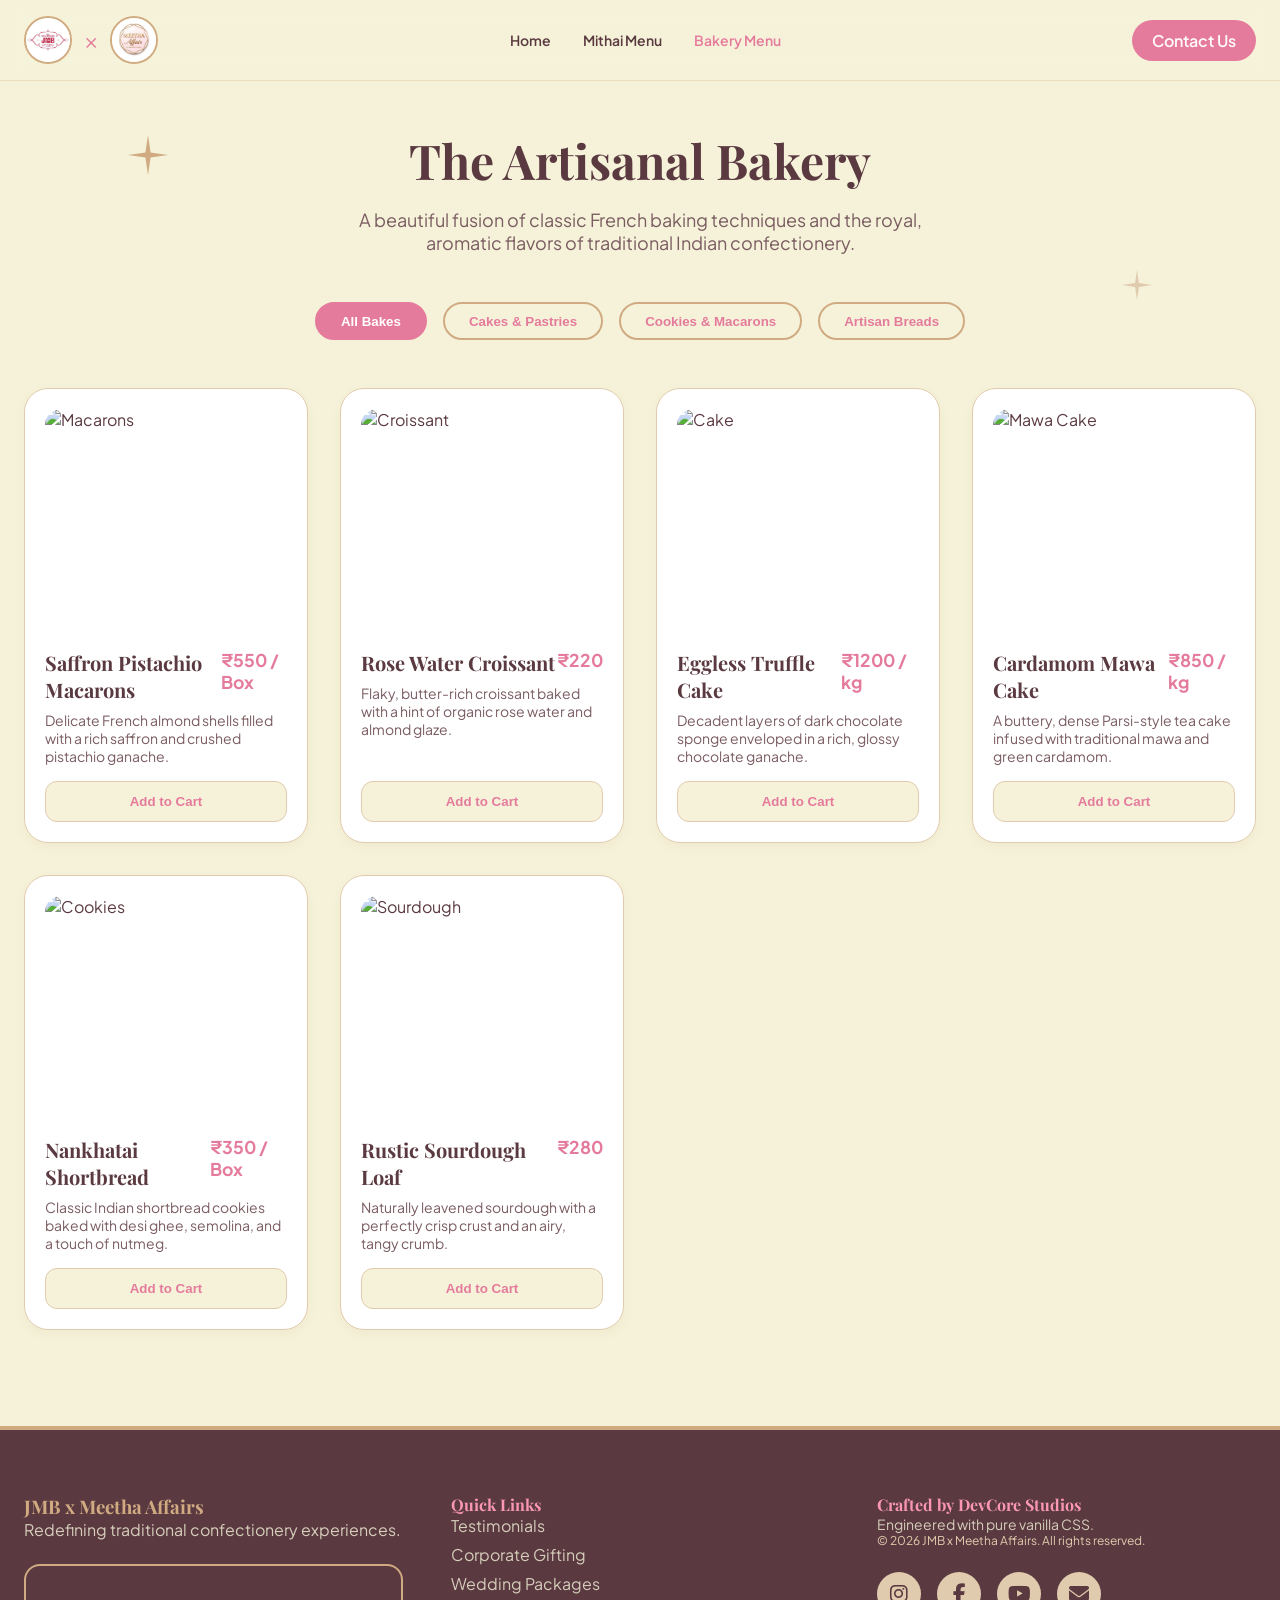
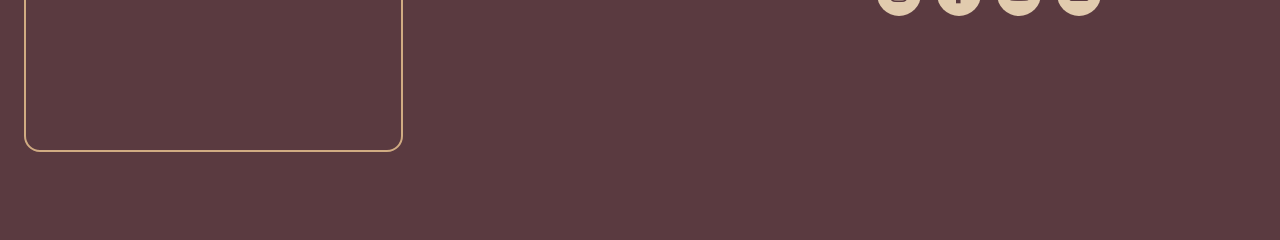
==== bakery.html @ d3984651 "new menus and animation design with sweets" ====
<!DOCTYPE html>
<html lang="en">
<head>
    <meta charset="UTF-8">
    <meta name="viewport" content="width=device-width, initial-scale=1.0">
    <title>Bakery | JMB x Meetha Affairs</title>
    
    <!-- Google Fonts -->
    <link rel="preconnect" href="https://fonts.googleapis.com">
    <link rel="preconnect" href="https://fonts.gstatic.com" crossorigin>
    <link href="https://fonts.googleapis.com/css2?family=Playfair+Display:ital,wght@0,400..900;1,400..900&family=Plus+Jakarta+Sans:wght@300;400;500;600;700&display=swap" rel="stylesheet">

    <!-- FontAwesome Icons -->
    <link rel="stylesheet" href="https://cdnjs.cloudflare.com/ajax/libs/font-awesome/6.4.0/css/all.min.css">

    <style>
        /* --- CORE THEME VARIABLES --- */
        :root {
            --theme-gold: #D0AB82;
            --theme-beige: #E1CBAE;
            --theme-cream: #F5F2D9;
            --theme-light-pink: #F8C8D4;
            --theme-pink: #FC96B7;
            --theme-dark-pink: #E57B9C;
            --bg-main: var(--theme-cream);
            --text-dark: #5A3A40;
            --text-light: #FFF9FA;
        }

        /* Base Resets */
        * { margin: 0; padding: 0; box-sizing: border-box; }
        html { scroll-behavior: smooth; }
        body { font-family: 'Plus Jakarta Sans', sans-serif; background-color: var(--bg-main); color: var(--text-dark); overflow-x: hidden; }
        h1, h2, h3, h4, .font-serif { font-family: 'Playfair Display', serif; }
        a { text-decoration: none; color: inherit; }
        button { border: none; background: transparent; cursor: pointer; }
        .container { max-width: 1280px; margin: 0 auto; padding: 0 1.5rem; }

        /* --- SPARKLING ANIMATIONS --- */
        @keyframes twinkle {
            0%, 100% { opacity: 0.2; transform: scale(0.6) rotate(0deg); }
            50% { opacity: 0.9; transform: scale(1.1) rotate(45deg); filter: drop-shadow(0 0 8px var(--theme-gold)); }
        }
        .sparkle-bg { position: fixed; pointer-events: none; z-index: 0; animation: twinkle 4s infinite ease-in-out; }
        .sparkle-1 { top: 15%; left: 10%; width: 40px; animation-delay: 0s; }
        .sparkle-2 { top: 75%; right: 15%; width: 60px; animation-delay: 1.5s; }
        .sparkle-3 { top: 30%; right: 10%; width: 30px; animation-delay: 2.5s; }
        .sparkle-4 { bottom: 20%; left: 20%; width: 45px; animation-delay: 0.8s; }

        /* --- NAVBAR --- */
        .navbar {
            position: fixed; top: 0; left: 0; width: 100%; z-index: 50;
            background: rgba(245, 242, 217, 0.85); backdrop-filter: blur(12px); -webkit-backdrop-filter: blur(12px);
            border-bottom: 1px solid rgba(208, 171, 130, 0.3);
        }
        .nav-content { height: 5rem; display: flex; align-items: center; justify-content: space-between; }
        .nav-brand { display: flex; align-items: center; gap: 0.75rem; }
        .brand-circle { width: 3rem; height: 3rem; border-radius: 50%; background: #fff; border: 2px solid var(--theme-gold); display: flex; align-items: center; justify-content: center; overflow: hidden; transition: transform 0.3s; }
        .nav-brand:hover .brand-circle { transform: scale(1.05); }
        .brand-circle img { width: 100%; height: 100%; object-fit: cover; }
        .brand-cross { color: var(--theme-dark-pink); font-weight: 300; font-size: 1.5rem; padding-bottom: 0.25rem; }
        .nav-links { display: none; align-items: center; gap: 2rem; font-weight: 600; font-size: 0.875rem; }
        .nav-links a:hover { color: var(--theme-dark-pink); }
        @media (min-width: 768px) { .nav-links { display: flex; } }
        .btn { display: inline-block; background: var(--theme-dark-pink); color: var(--text-light); padding: 0.625rem 1.25rem; border-radius: 9999px; font-weight: 600; transition: all 0.3s; }
        .btn:hover { background: var(--theme-pink); transform: translateY(-2px); box-shadow: 0 6px 20px rgba(252, 150, 183, 0.5); }
        .btn-hide-mobile { display: none; }
        @media (min-width: 640px) { .btn-hide-mobile { display: inline-block; } }

        /* --- MENU HEADER --- */
        .menu-header { padding: 8rem 0 3rem 0; text-align: center; position: relative; z-index: 10; }
        .menu-title { font-size: 3rem; color: var(--text-dark); margin-bottom: 1rem; }
        .menu-desc { color: #7A5C61; font-size: 1.125rem; max-width: 600px; margin: 0 auto; }

        /* --- MENU FILTERS --- */
        .menu-filters { display: flex; justify-content: center; gap: 1rem; flex-wrap: wrap; margin-bottom: 3rem; position: relative; z-index: 10; }
        .filter-btn { padding: 0.6rem 1.5rem; border-radius: 9999px; border: 2px solid var(--theme-gold); color: var(--theme-dark-pink); font-weight: 700; transition: all 0.3s; }
        .filter-btn.active, .filter-btn:hover { background: var(--theme-dark-pink); color: #fff; border-color: var(--theme-dark-pink); }

        /* --- MENU GRID --- */
        .menu-grid { display: grid; grid-template-columns: repeat(auto-fill, minmax(280px, 1fr)); gap: 2rem; padding-bottom: 6rem; position: relative; z-index: 10; }
        
        .card {
            background: #fff; border-radius: 1.5rem; padding: 1.25rem;
            border: 1px solid var(--theme-beige); box-shadow: 0 4px 10px rgba(208, 171, 130, 0.1);
            transition: all 0.4s cubic-bezier(0.4, 0, 0.2, 1);
            display: flex; flex-direction: column;
        }
        .card:hover { transform: translateY(-12px); box-shadow: 0 20px 30px rgba(208, 171, 130, 0.25); border-color: var(--theme-light-pink); }
        .card-img { width: 100%; height: 14rem; object-fit: cover; border-radius: 1rem; margin-bottom: 1rem; transition: transform 0.5s ease; }
        .card:hover .card-img { transform: scale(1.03); }
        .card-header { display: flex; justify-content: space-between; align-items: flex-start; margin-bottom: 0.5rem; }
        .card-title { font-size: 1.25rem; font-weight: 700; color: var(--text-dark); }
        .card-price { font-weight: 700; color: var(--theme-dark-pink); font-size: 1.1rem; }
        .card-desc { font-size: 0.875rem; color: #7A5C61; margin-bottom: 1rem; flex-grow: 1; }
        .card-action { width: 100%; padding: 0.75rem; border-radius: 0.75rem; background: var(--theme-cream); color: var(--theme-dark-pink); font-weight: 700; text-align: center; transition: all 0.3s; border: 1px solid var(--theme-beige); }
        .card-action:hover { background: var(--theme-dark-pink); color: #fff; }

        .card.hidden { display: none; }

        /* --- FOOTER & BOTTOM NAV --- */
        .footer { background: var(--text-dark); color: var(--theme-cream); padding: 4rem 0; border-top: 4px solid var(--theme-gold); position: relative; z-index: 10; }
        .footer-grid { display: grid; grid-template-columns: 1fr; gap: 3rem; }
        @media (min-width: 768px) { .footer-grid { grid-template-columns: repeat(3, 1fr); } }
        .footer-map-container { margin: 1.5rem 0; border-radius: 1rem; overflow: hidden; border: 2px solid var(--theme-gold); }
        .social-links { display: flex; gap: 1rem; flex-wrap: wrap; margin-top: 1.5rem; }
        .social-links a { display: flex; align-items: center; justify-content: center; width: 2.75rem; height: 2.75rem; border-radius: 50%; background: var(--theme-beige); color: var(--text-dark); font-size: 1.25rem; transition: all 0.3s; }
        .social-links a:hover { background: var(--theme-dark-pink); color: #fff; transform: translateY(-4px); }
        
        .bottom-nav { display: none; }
        @media (max-width: 767px) {
            body { padding-bottom: 5rem; }
            .bottom-nav { display: flex; justify-content: space-around; align-items: center; position: fixed; bottom: 1.5rem; left: 50%; transform: translateX(-50%); width: 92%; max-width: 400px; height: 4.5rem; background: rgba(255, 255, 255, 0.45); backdrop-filter: blur(20px); border: 1px solid rgba(255, 255, 255, 0.6); border-radius: 9999px; z-index: 200; box-shadow: 0 10px 30px rgba(208, 171, 130, 0.25); }
            .bottom-nav-item { flex: 1; display: flex; flex-direction: column; align-items: center; justify-content: center; gap: 0.3rem; color: var(--text-dark); font-size: 0.7rem; font-weight: 700; opacity: 0.7; }
            .bottom-nav-item i { font-size: 1.25rem; color: var(--theme-gold); transition: all 0.3s; }
            .bottom-nav-item.active, .bottom-nav-item:hover { opacity: 1; color: var(--theme-dark-pink); }
            .bottom-nav-item.active i, .bottom-nav-item:hover i { color: var(--theme-dark-pink); transform: translateY(-3px) scale(1.1); }
        }

        /* --- SIDE DRAWER --- */
        .drawer-overlay { position: fixed; inset: 0; background: rgba(10, 10, 10, 0.4); backdrop-filter: blur(4px); z-index: 250; opacity: 0; visibility: hidden; transition: all 0.3s ease; }
        .drawer-overlay.active { opacity: 1; visibility: visible; }
        .side-drawer { position: fixed; top: 0; right: -100%; width: 85%; max-width: 400px; height: 100vh; background: var(--bg-main); z-index: 300; box-shadow: -5px 0 25px rgba(208, 171, 130, 0.2); transition: right 0.4s cubic-bezier(0.4, 0, 0.2, 1); display: flex; flex-direction: column; }
        .side-drawer.active { right: 0; }
        .drawer-header { display: flex; justify-content: space-between; align-items: center; padding: 1.5rem; border-bottom: 1px solid var(--theme-beige); }
        .drawer-header h3 { font-size: 1.5rem; color: var(--text-dark); }
        .close-drawer { font-size: 1.5rem; color: var(--theme-dark-pink); transition: transform 0.3s; }
        .close-drawer:hover { transform: rotate(90deg); color: var(--theme-pink); }
        .drawer-search { margin: 1.5rem; display: flex; align-items: center; gap: 0.75rem; background: #fff; padding: 0.875rem 1.25rem; border-radius: 9999px; border: 2px solid var(--theme-beige); }
        .drawer-search input { border: none; outline: none; width: 100%; background: transparent; color: var(--text-dark); font-family: inherit; font-size: 0.875rem; }
        .drawer-search i { color: var(--theme-gold); font-size: 1.1rem; }
        .drawer-content { padding: 0 1.5rem; overflow-y: auto; }
        .drawer-subtitle { font-size: 0.75rem; text-transform: uppercase; letter-spacing: 0.1em; color: var(--theme-gold); margin-bottom: 1rem; }
        .drawer-links { list-style: none; display: flex; flex-direction: column; gap: 1.25rem; }
        .drawer-links a { color: var(--text-dark); font-size: 1.125rem; font-weight: 600; transition: color 0.3s; text-decoration: none; }
        .drawer-links a:hover { color: var(--theme-dark-pink); }
    </style>
</head>
<body>

    <!-- Sparkling Background Elements -->
    <svg class="sparkle-bg sparkle-1" viewBox="0 0 100 100" fill="none" xmlns="http://www.w3.org/2000/svg"><path d="M50 0L56.5 43.5L100 50L56.5 56.5L50 100L43.5 56.5L0 50L43.5 43.5L50 0Z" fill="#D0AB82"/></svg>
    <svg class="sparkle-bg sparkle-2" viewBox="0 0 100 100" fill="none" xmlns="http://www.w3.org/2000/svg"><path d="M50 0L56.5 43.5L100 50L56.5 56.5L50 100L43.5 56.5L0 50L43.5 43.5L50 0Z" fill="#FC96B7"/></svg>
    <svg class="sparkle-bg sparkle-3" viewBox="0 0 100 100" fill="none" xmlns="http://www.w3.org/2000/svg"><path d="M50 0L56.5 43.5L100 50L56.5 56.5L50 100L43.5 56.5L0 50L43.5 43.5L50 0Z" fill="#E1CBAE"/></svg>
    <svg class="sparkle-bg sparkle-4" viewBox="0 0 100 100" fill="none" xmlns="http://www.w3.org/2000/svg"><path d="M50 0L56.5 43.5L100 50L56.5 56.5L50 100L43.5 56.5L0 50L43.5 43.5L50 0Z" fill="#F8C8D4"/></svg>

    <!-- Navigation Bar -->
    <header class="navbar">
        <div class="container nav-content">
            <a href="index.html" class="nav-brand">
                <div class="brand-circle"><img src="JMWLOGO.jpeg" alt="JMB Logo"></div>
                <span class="brand-cross">&times;</span>
                <div class="brand-circle"><img src="MeethaAffairsLogo.jpeg" alt="Meetha Affairs Logo"></div>
            </a>
            <nav class="nav-links">
                <a href="index.html">Home</a>
                <a href="menu.html">Mithai Menu</a>
                <a href="bakery.html" style="color: var(--theme-dark-pink);">Bakery Menu</a>
            </nav>
            <div class="nav-actions">
                <a href="#contact" class="btn btn-hide-mobile">Contact Us</a>
            </div>
        </div>
    </header>

    <!-- Menu Header -->
    <section class="menu-header container">
        <h1 class="menu-title font-serif">The Artisanal Bakery</h1>
        <p class="menu-desc">A beautiful fusion of classic French baking techniques and the royal, aromatic flavors of traditional Indian confectionery.</p>
    </section>

    <!-- Menu Content -->
    <main class="container">
        <!-- Filter Controls -->
        <div class="menu-filters">
            <button class="filter-btn active" data-filter="all">All Bakes</button>
            <button class="filter-btn" data-filter="cakes">Cakes & Pastries</button>
            <button class="filter-btn" data-filter="cookies">Cookies & Macarons</button>
            <button class="filter-btn" data-filter="breads">Artisan Breads</button>
        </div>

        <!-- Menu Grid -->
        <div class="menu-grid" id="menu-grid">
            
            <!-- Item 1 -->
            <div class="card" data-category="cookies">
                <img src="https://images.unsplash.com/photo-1569864358642-9d1684040f43?auto=format&fit=crop&q=80&w=600" class="card-img" alt="Macarons">
                <div class="card-header">
                    <h4 class="card-title font-serif">Saffron Pistachio Macarons</h4>
                    <span class="card-price">₹550 / Box</span>
                </div>
                <p class="card-desc">Delicate French almond shells filled with a rich saffron and crushed pistachio ganache.</p>
                <button class="card-action">Add to Cart</button>
            </div>

            <!-- Item 2 -->
            <div class="card" data-category="breads">
                <img src="https://images.unsplash.com/photo-1509440159596-0249088772ff?auto=format&fit=crop&q=80&w=600" class="card-img" alt="Croissant">
                <div class="card-header">
                    <h4 class="card-title font-serif">Rose Water Croissant</h4>
                    <span class="card-price">₹220</span>
                </div>
                <p class="card-desc">Flaky, butter-rich croissant baked with a hint of organic rose water and almond glaze.</p>
                <button class="card-action">Add to Cart</button>
            </div>

            <!-- Item 3 -->
            <div class="card" data-category="cakes">
                <img src="https://images.unsplash.com/photo-1578985545062-69928b1d9587?auto=format&fit=crop&q=80&w=600" class="card-img" alt="Cake">
                <div class="card-header">
                    <h4 class="card-title font-serif">Eggless Truffle Cake</h4>
                    <span class="card-price">₹1200 / kg</span>
                </div>
                <p class="card-desc">Decadent layers of dark chocolate sponge enveloped in a rich, glossy chocolate ganache.</p>
                <button class="card-action">Add to Cart</button>
            </div>

            <!-- Item 4 -->
            <div class="card" data-category="cakes">
                <img src="https://images.unsplash.com/photo-1535141192574-5d4897c12636?auto=format&fit=crop&q=80&w=600" class="card-img" alt="Mawa Cake">
                <div class="card-header">
                    <h4 class="card-title font-serif">Cardamom Mawa Cake</h4>
                    <span class="card-price">₹850 / kg</span>
                </div>
                <p class="card-desc">A buttery, dense Parsi-style tea cake infused with traditional mawa and green cardamom.</p>
                <button class="card-action">Add to Cart</button>
            </div>

            <!-- Item 5 -->
            <div class="card" data-category="cookies">
                <img src="https://images.unsplash.com/photo-1499636136210-6f4ee915583e?auto=format&fit=crop&q=80&w=600" class="card-img" alt="Cookies">
                <div class="card-header">
                    <h4 class="card-title font-serif">Nankhatai Shortbread</h4>
                    <span class="card-price">₹350 / Box</span>
                </div>
                <p class="card-desc">Classic Indian shortbread cookies baked with desi ghee, semolina, and a touch of nutmeg.</p>
                <button class="card-action">Add to Cart</button>
            </div>

            <!-- Item 6 -->
            <div class="card" data-category="breads">
                <img src="https://images.unsplash.com/photo-1589367920969-ab8e050bfc35?auto=format&fit=crop&q=80&w=600" class="card-img" alt="Sourdough">
                <div class="card-header">
                    <h4 class="card-title font-serif">Rustic Sourdough Loaf</h4>
                    <span class="card-price">₹280</span>
                </div>
                <p class="card-desc">Naturally leavened sourdough with a perfectly crisp crust and an airy, tangy crumb.</p>
                <button class="card-action">Add to Cart</button>
            </div>

        </div>
    </main>

    <!-- Side Drawer Popup -->
    <div id="drawer-overlay" class="drawer-overlay"></div>
    <div id="side-drawer" class="side-drawer">
        <div class="drawer-header">
            <h3 class="font-serif text-dark">Explore Menu</h3>
            <button id="close-drawer-btn" class="close-drawer"><i class="fa-solid fa-xmark"></i></button>
        </div>
        <div class="drawer-search">
            <i class="fa-solid fa-magnifying-glass"></i>
            <input type="text" placeholder="Search bakes, cakes...">
        </div>
        <div class="drawer-content">
            <h4 class="drawer-subtitle">Categories</h4>
            <ul class="drawer-links">
                <li><a href="index.html">Home</a></li>
                <li><a href="menu.html">Signature Mithai</a></li>
                <li><a href="bakery.html" style="color: var(--theme-dark-pink);">Artisanal Bakery</a></li>
                <li><a href="index.html#occasions">Custom Wedding Boxes</a></li>
                <li><a href="index.html#occasions">Corporate Gifting</a></li>
            </ul>
        </div>
    </div>

    <!-- Footer -->
    <footer id="contact" class="footer">
        <div class="container footer-grid">
            <div>
                <h3 class="font-serif" style="color: var(--theme-gold);">JMB x Meetha Affairs</h3>
                <p style="color: rgba(245, 242, 217, 0.8);">Redefining traditional confectionery experiences.</p>
                <div class="footer-map-container">
                    <iframe width="100%" height="180" src="https://maps.google.com/maps?q=JMB%20Sweets%20Meetha%20Affairs,%20Race%20Course%20Road,%20Lantern%20Square,%20Indore&t=&z=15&ie=UTF8&iwloc=&output=embed" frameborder="0" scrolling="no" marginheight="0" marginwidth="0"></iframe>
                </div>
            </div>
            <div>
                <h4 class="font-serif" style="color: var(--theme-pink);">Quick Links</h4>
                <ul style="list-style: none; display: flex; flex-direction: column; gap: 0.5rem; color: rgba(245, 242, 217, 0.8);">
                    <li><a href="index.html#reviews-section">Testimonials</a></li>
                    <li><a href="index.html#occasions">Corporate Gifting</a></li>
                    <li><a href="index.html#occasions">Wedding Packages</a></li>
                </ul>
            </div>
            <div>
                <h4 class="font-serif" style="color: var(--theme-pink);">Crafted by DevCore Studios</h4>
                <p style="color: rgba(245, 242, 217, 0.8); font-size: 0.875rem;">Engineered with pure vanilla CSS.</p>
                <p style="color: var(--theme-beige); font-size: 0.75rem;">© 2026 JMB x Meetha Affairs. All rights reserved.</p>
                <div class="social-links">
                    <a href="#"><i class="fa-brands fa-instagram"></i></a>
                    <a href="#"><i class="fa-brands fa-facebook-f"></i></a>
                    <a href="#"><i class="fa-brands fa-youtube"></i></a>
                    <a href="mailto:contact@jmbmeetha.com"><i class="fa-solid fa-envelope"></i></a>
                </div>
            </div>
        </div>
    </footer>

    <!-- Mobile Bottom Navigation -->
    <nav class="bottom-nav">
        <a href="index.html" class="bottom-nav-item">
            <i class="fa-solid fa-house"></i><span>Home</span>
        </a>
        <a href="bakery.html" class="bottom-nav-item active">
            <i class="fa-solid fa-bread-slice"></i><span>Bakery</span>
        </a>
        <a href="menu.html" class="bottom-nav-item">
            <i class="fa-solid fa-book-open"></i><span>Mithai</span>
        </a>
        <button id="open-menu-btn" class="bottom-nav-item">
            <i class="fa-solid fa-bars"></i><span>More</span>
        </button>
    </nav>

    <!-- Scripts -->
    <script>
        document.addEventListener("DOMContentLoaded", () => {
            // --- FILTERING LOGIC ---
            const filterBtns = document.querySelectorAll('.filter-btn');
            const menuCards = document.querySelectorAll('.card');

            filterBtns.forEach(btn => {
                btn.addEventListener('click', () => {
                    // Update Active Button
                    filterBtns.forEach(b => b.classList.remove('active'));
                    btn.classList.add('active');

                    // Filter Cards
                    const filterValue = btn.getAttribute('data-filter');
                    
                    menuCards.forEach(card => {
                        if (filterValue === 'all' || card.getAttribute('data-category') === filterValue) {
                            card.classList.remove('hidden');
                        } else {
                            card.classList.add('hidden');
                        }
                    });
                });
            });

            // --- SIDE DRAWER LOGIC ---
            const drawerOverlay = document.getElementById('drawer-overlay');
            const sideDrawer = document.getElementById('side-drawer');
            const openMenuBtn = document.getElementById('open-menu-btn');
            const closeDrawerBtn = document.getElementById('close-drawer-btn');

            function toggleDrawer() {
                sideDrawer.classList.toggle('active');
                drawerOverlay.classList.toggle('active');
            }

            if (openMenuBtn && closeDrawerBtn && drawerOverlay) {
                openMenuBtn.addEventListener('click', (e) => { e.preventDefault(); toggleDrawer(); });
                closeDrawerBtn.addEventListener('click', toggleDrawer);
                drawerOverlay.addEventListener('click', toggleDrawer);
            }
        });
    </script>
</body>
</html>
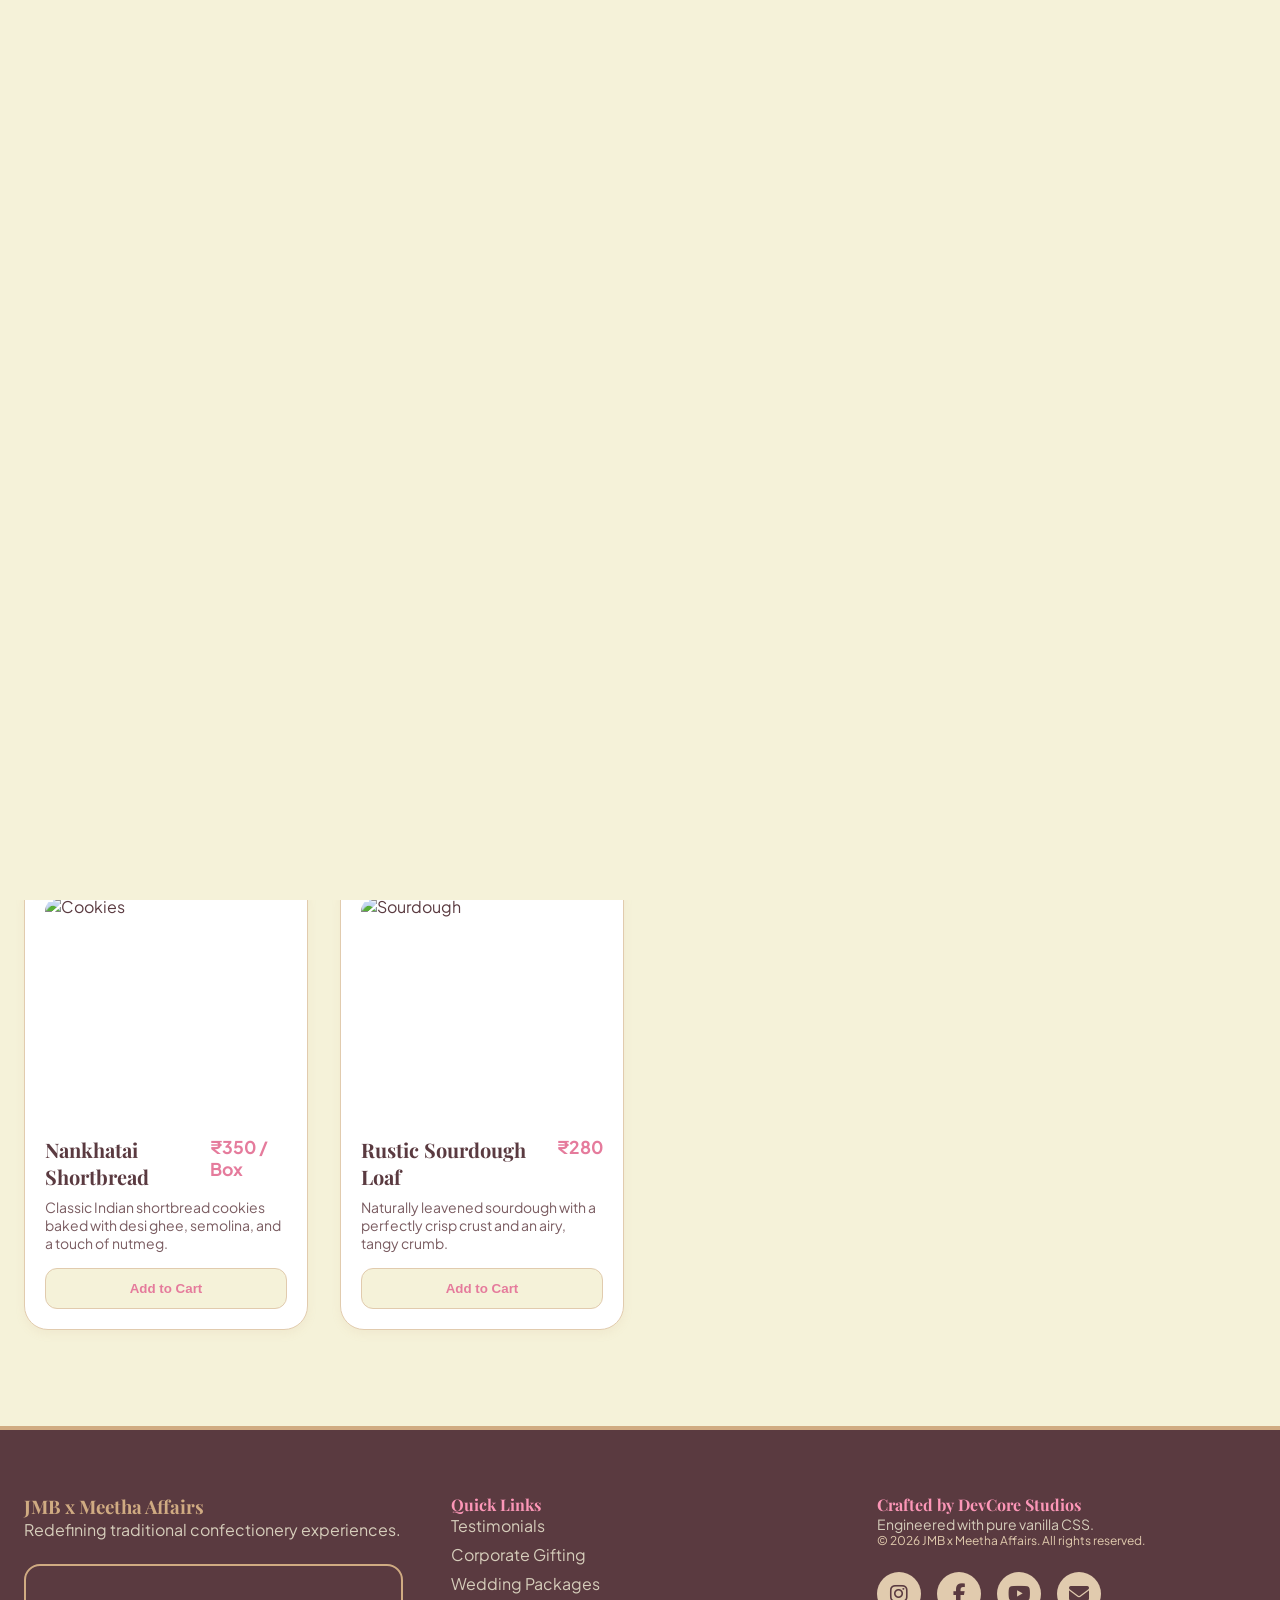
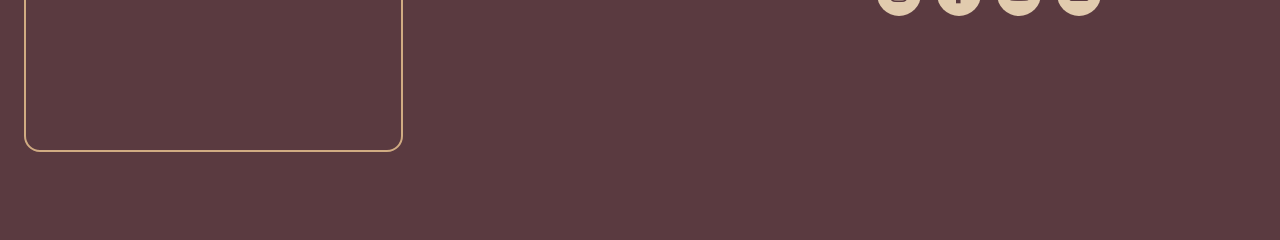
==== commit 042d9ca8: "new animation on reloading" ====
--- a/bakery.html
+++ b/bakery.html
@@ -4,7 +4,7 @@
     <meta charset="UTF-8">
     <meta name="viewport" content="width=device-width, initial-scale=1.0">
     <title>Bakery | JMB x Meetha Affairs</title>
-    
+    <link rel="stylesheet" href="bakery.css">
     <!-- Google Fonts -->
     <link rel="preconnect" href="https://fonts.googleapis.com">
     <link rel="preconnect" href="https://fonts.gstatic.com" crossorigin>
@@ -12,129 +12,9 @@
 
     <!-- FontAwesome Icons -->
     <link rel="stylesheet" href="https://cdnjs.cloudflare.com/ajax/libs/font-awesome/6.4.0/css/all.min.css">
-
-    <style>
-        /* --- CORE THEME VARIABLES --- */
-        :root {
-            --theme-gold: #D0AB82;
-            --theme-beige: #E1CBAE;
-            --theme-cream: #F5F2D9;
-            --theme-light-pink: #F8C8D4;
-            --theme-pink: #FC96B7;
-            --theme-dark-pink: #E57B9C;
-            --bg-main: var(--theme-cream);
-            --text-dark: #5A3A40;
-            --text-light: #FFF9FA;
-        }
-
-        /* Base Resets */
-        * { margin: 0; padding: 0; box-sizing: border-box; }
-        html { scroll-behavior: smooth; }
-        body { font-family: 'Plus Jakarta Sans', sans-serif; background-color: var(--bg-main); color: var(--text-dark); overflow-x: hidden; }
-        h1, h2, h3, h4, .font-serif { font-family: 'Playfair Display', serif; }
-        a { text-decoration: none; color: inherit; }
-        button { border: none; background: transparent; cursor: pointer; }
-        .container { max-width: 1280px; margin: 0 auto; padding: 0 1.5rem; }
-
-        /* --- SPARKLING ANIMATIONS --- */
-        @keyframes twinkle {
-            0%, 100% { opacity: 0.2; transform: scale(0.6) rotate(0deg); }
-            50% { opacity: 0.9; transform: scale(1.1) rotate(45deg); filter: drop-shadow(0 0 8px var(--theme-gold)); }
-        }
-        .sparkle-bg { position: fixed; pointer-events: none; z-index: 0; animation: twinkle 4s infinite ease-in-out; }
-        .sparkle-1 { top: 15%; left: 10%; width: 40px; animation-delay: 0s; }
-        .sparkle-2 { top: 75%; right: 15%; width: 60px; animation-delay: 1.5s; }
-        .sparkle-3 { top: 30%; right: 10%; width: 30px; animation-delay: 2.5s; }
-        .sparkle-4 { bottom: 20%; left: 20%; width: 45px; animation-delay: 0.8s; }
-
-        /* --- NAVBAR --- */
-        .navbar {
-            position: fixed; top: 0; left: 0; width: 100%; z-index: 50;
-            background: rgba(245, 242, 217, 0.85); backdrop-filter: blur(12px); -webkit-backdrop-filter: blur(12px);
-            border-bottom: 1px solid rgba(208, 171, 130, 0.3);
-        }
-        .nav-content { height: 5rem; display: flex; align-items: center; justify-content: space-between; }
-        .nav-brand { display: flex; align-items: center; gap: 0.75rem; }
-        .brand-circle { width: 3rem; height: 3rem; border-radius: 50%; background: #fff; border: 2px solid var(--theme-gold); display: flex; align-items: center; justify-content: center; overflow: hidden; transition: transform 0.3s; }
-        .nav-brand:hover .brand-circle { transform: scale(1.05); }
-        .brand-circle img { width: 100%; height: 100%; object-fit: cover; }
-        .brand-cross { color: var(--theme-dark-pink); font-weight: 300; font-size: 1.5rem; padding-bottom: 0.25rem; }
-        .nav-links { display: none; align-items: center; gap: 2rem; font-weight: 600; font-size: 0.875rem; }
-        .nav-links a:hover { color: var(--theme-dark-pink); }
-        @media (min-width: 768px) { .nav-links { display: flex; } }
-        .btn { display: inline-block; background: var(--theme-dark-pink); color: var(--text-light); padding: 0.625rem 1.25rem; border-radius: 9999px; font-weight: 600; transition: all 0.3s; }
-        .btn:hover { background: var(--theme-pink); transform: translateY(-2px); box-shadow: 0 6px 20px rgba(252, 150, 183, 0.5); }
-        .btn-hide-mobile { display: none; }
-        @media (min-width: 640px) { .btn-hide-mobile { display: inline-block; } }
-
-        /* --- MENU HEADER --- */
-        .menu-header { padding: 8rem 0 3rem 0; text-align: center; position: relative; z-index: 10; }
-        .menu-title { font-size: 3rem; color: var(--text-dark); margin-bottom: 1rem; }
-        .menu-desc { color: #7A5C61; font-size: 1.125rem; max-width: 600px; margin: 0 auto; }
-
-        /* --- MENU FILTERS --- */
-        .menu-filters { display: flex; justify-content: center; gap: 1rem; flex-wrap: wrap; margin-bottom: 3rem; position: relative; z-index: 10; }
-        .filter-btn { padding: 0.6rem 1.5rem; border-radius: 9999px; border: 2px solid var(--theme-gold); color: var(--theme-dark-pink); font-weight: 700; transition: all 0.3s; }
-        .filter-btn.active, .filter-btn:hover { background: var(--theme-dark-pink); color: #fff; border-color: var(--theme-dark-pink); }
-
-        /* --- MENU GRID --- */
-        .menu-grid { display: grid; grid-template-columns: repeat(auto-fill, minmax(280px, 1fr)); gap: 2rem; padding-bottom: 6rem; position: relative; z-index: 10; }
-        
-        .card {
-            background: #fff; border-radius: 1.5rem; padding: 1.25rem;
-            border: 1px solid var(--theme-beige); box-shadow: 0 4px 10px rgba(208, 171, 130, 0.1);
-            transition: all 0.4s cubic-bezier(0.4, 0, 0.2, 1);
-            display: flex; flex-direction: column;
-        }
-        .card:hover { transform: translateY(-12px); box-shadow: 0 20px 30px rgba(208, 171, 130, 0.25); border-color: var(--theme-light-pink); }
-        .card-img { width: 100%; height: 14rem; object-fit: cover; border-radius: 1rem; margin-bottom: 1rem; transition: transform 0.5s ease; }
-        .card:hover .card-img { transform: scale(1.03); }
-        .card-header { display: flex; justify-content: space-between; align-items: flex-start; margin-bottom: 0.5rem; }
-        .card-title { font-size: 1.25rem; font-weight: 700; color: var(--text-dark); }
-        .card-price { font-weight: 700; color: var(--theme-dark-pink); font-size: 1.1rem; }
-        .card-desc { font-size: 0.875rem; color: #7A5C61; margin-bottom: 1rem; flex-grow: 1; }
-        .card-action { width: 100%; padding: 0.75rem; border-radius: 0.75rem; background: var(--theme-cream); color: var(--theme-dark-pink); font-weight: 700; text-align: center; transition: all 0.3s; border: 1px solid var(--theme-beige); }
-        .card-action:hover { background: var(--theme-dark-pink); color: #fff; }
-
-        .card.hidden { display: none; }
-
-        /* --- FOOTER & BOTTOM NAV --- */
-        .footer { background: var(--text-dark); color: var(--theme-cream); padding: 4rem 0; border-top: 4px solid var(--theme-gold); position: relative; z-index: 10; }
-        .footer-grid { display: grid; grid-template-columns: 1fr; gap: 3rem; }
-        @media (min-width: 768px) { .footer-grid { grid-template-columns: repeat(3, 1fr); } }
-        .footer-map-container { margin: 1.5rem 0; border-radius: 1rem; overflow: hidden; border: 2px solid var(--theme-gold); }
-        .social-links { display: flex; gap: 1rem; flex-wrap: wrap; margin-top: 1.5rem; }
-        .social-links a { display: flex; align-items: center; justify-content: center; width: 2.75rem; height: 2.75rem; border-radius: 50%; background: var(--theme-beige); color: var(--text-dark); font-size: 1.25rem; transition: all 0.3s; }
-        .social-links a:hover { background: var(--theme-dark-pink); color: #fff; transform: translateY(-4px); }
-        
-        .bottom-nav { display: none; }
-        @media (max-width: 767px) {
-            body { padding-bottom: 5rem; }
-            .bottom-nav { display: flex; justify-content: space-around; align-items: center; position: fixed; bottom: 1.5rem; left: 50%; transform: translateX(-50%); width: 92%; max-width: 400px; height: 4.5rem; background: rgba(255, 255, 255, 0.45); backdrop-filter: blur(20px); border: 1px solid rgba(255, 255, 255, 0.6); border-radius: 9999px; z-index: 200; box-shadow: 0 10px 30px rgba(208, 171, 130, 0.25); }
-            .bottom-nav-item { flex: 1; display: flex; flex-direction: column; align-items: center; justify-content: center; gap: 0.3rem; color: var(--text-dark); font-size: 0.7rem; font-weight: 700; opacity: 0.7; }
-            .bottom-nav-item i { font-size: 1.25rem; color: var(--theme-gold); transition: all 0.3s; }
-            .bottom-nav-item.active, .bottom-nav-item:hover { opacity: 1; color: var(--theme-dark-pink); }
-            .bottom-nav-item.active i, .bottom-nav-item:hover i { color: var(--theme-dark-pink); transform: translateY(-3px) scale(1.1); }
-        }
-
-        /* --- SIDE DRAWER --- */
-        .drawer-overlay { position: fixed; inset: 0; background: rgba(10, 10, 10, 0.4); backdrop-filter: blur(4px); z-index: 250; opacity: 0; visibility: hidden; transition: all 0.3s ease; }
-        .drawer-overlay.active { opacity: 1; visibility: visible; }
-        .side-drawer { position: fixed; top: 0; right: -100%; width: 85%; max-width: 400px; height: 100vh; background: var(--bg-main); z-index: 300; box-shadow: -5px 0 25px rgba(208, 171, 130, 0.2); transition: right 0.4s cubic-bezier(0.4, 0, 0.2, 1); display: flex; flex-direction: column; }
-        .side-drawer.active { right: 0; }
-        .drawer-header { display: flex; justify-content: space-between; align-items: center; padding: 1.5rem; border-bottom: 1px solid var(--theme-beige); }
-        .drawer-header h3 { font-size: 1.5rem; color: var(--text-dark); }
-        .close-drawer { font-size: 1.5rem; color: var(--theme-dark-pink); transition: transform 0.3s; }
-        .close-drawer:hover { transform: rotate(90deg); color: var(--theme-pink); }
-        .drawer-search { margin: 1.5rem; display: flex; align-items: center; gap: 0.75rem; background: #fff; padding: 0.875rem 1.25rem; border-radius: 9999px; border: 2px solid var(--theme-beige); }
-        .drawer-search input { border: none; outline: none; width: 100%; background: transparent; color: var(--text-dark); font-family: inherit; font-size: 0.875rem; }
-        .drawer-search i { color: var(--theme-gold); font-size: 1.1rem; }
-        .drawer-content { padding: 0 1.5rem; overflow-y: auto; }
-        .drawer-subtitle { font-size: 0.75rem; text-transform: uppercase; letter-spacing: 0.1em; color: var(--theme-gold); margin-bottom: 1rem; }
-        .drawer-links { list-style: none; display: flex; flex-direction: column; gap: 1.25rem; }
-        .drawer-links a { color: var(--text-dark); font-size: 1.125rem; font-weight: 600; transition: color 0.3s; text-decoration: none; }
-        .drawer-links a:hover { color: var(--theme-dark-pink); }
-    </style>
+    <!-- GSAP CDN -->
+    <script src="https://cdnjs.cloudflare.com/ajax/libs/gsap/3.12.2/gsap.min.js"></script>
+    <script src="https://cdnjs.cloudflare.com/ajax/libs/gsap/3.12.2/ScrollTrigger.min.js"></script>
 </head>
 <body>
 
@@ -143,6 +23,22 @@
     <svg class="sparkle-bg sparkle-2" viewBox="0 0 100 100" fill="none" xmlns="http://www.w3.org/2000/svg"><path d="M50 0L56.5 43.5L100 50L56.5 56.5L50 100L43.5 56.5L0 50L43.5 43.5L50 0Z" fill="#FC96B7"/></svg>
     <svg class="sparkle-bg sparkle-3" viewBox="0 0 100 100" fill="none" xmlns="http://www.w3.org/2000/svg"><path d="M50 0L56.5 43.5L100 50L56.5 56.5L50 100L43.5 56.5L0 50L43.5 43.5L50 0Z" fill="#E1CBAE"/></svg>
     <svg class="sparkle-bg sparkle-4" viewBox="0 0 100 100" fill="none" xmlns="http://www.w3.org/2000/svg"><path d="M50 0L56.5 43.5L100 50L56.5 56.5L50 100L43.5 56.5L0 50L43.5 43.5L50 0Z" fill="#F8C8D4"/></svg>
+
+
+    <!-- GSAP Intro Overlay -->
+    <div id="intro-overlay">
+        <div class="intro-collab-wrapper">
+            <!-- Left Logo -->
+            <img src="JMBLOGO.png" id="intro-jmb" class="intro-logo" alt="JMB Classic">
+            
+            <!-- The Z-Axis 'X' -->
+            <span id="intro-x" class="font-serif">X</span>
+            
+            <!-- Right Logo -->
+            <img src="MABR.png" id="intro-meetha" class="intro-logo" alt="Meetha Affairs">
+        </div>
+    </div>
+
 
     <!-- Navigation Bar -->
     <header class="navbar">
@@ -323,48 +219,6 @@
     </nav>
 
     <!-- Scripts -->
-    <script>
-        document.addEventListener("DOMContentLoaded", () => {
-            // --- FILTERING LOGIC ---
-            const filterBtns = document.querySelectorAll('.filter-btn');
-            const menuCards = document.querySelectorAll('.card');
-
-            filterBtns.forEach(btn => {
-                btn.addEventListener('click', () => {
-                    // Update Active Button
-                    filterBtns.forEach(b => b.classList.remove('active'));
-                    btn.classList.add('active');
-
-                    // Filter Cards
-                    const filterValue = btn.getAttribute('data-filter');
-                    
-                    menuCards.forEach(card => {
-                        if (filterValue === 'all' || card.getAttribute('data-category') === filterValue) {
-                            card.classList.remove('hidden');
-                        } else {
-                            card.classList.add('hidden');
-                        }
-                    });
-                });
-            });
-
-            // --- SIDE DRAWER LOGIC ---
-            const drawerOverlay = document.getElementById('drawer-overlay');
-            const sideDrawer = document.getElementById('side-drawer');
-            const openMenuBtn = document.getElementById('open-menu-btn');
-            const closeDrawerBtn = document.getElementById('close-drawer-btn');
-
-            function toggleDrawer() {
-                sideDrawer.classList.toggle('active');
-                drawerOverlay.classList.toggle('active');
-            }
-
-            if (openMenuBtn && closeDrawerBtn && drawerOverlay) {
-                openMenuBtn.addEventListener('click', (e) => { e.preventDefault(); toggleDrawer(); });
-                closeDrawerBtn.addEventListener('click', toggleDrawer);
-                drawerOverlay.addEventListener('click', toggleDrawer);
-            }
-        });
-    </script>
+    <script src="bakery.js"></script>
 </body>
 </html>
--- a/bakery.css
+++ b/bakery.css
@@ -0,0 +1,158 @@
+  /* --- CORE THEME VARIABLES --- */
+        :root {
+            --theme-gold: #D0AB82;
+            --theme-beige: #E1CBAE;
+            --theme-cream: #F5F2D9;
+            --theme-light-pink: #F8C8D4;
+            --theme-pink: #FC96B7;
+            --theme-dark-pink: #E57B9C;
+            --bg-main: var(--theme-cream);
+            --text-dark: #5A3A40;
+            --text-light: #FFF9FA;
+        }
+
+        /* Base Resets */
+        * { margin: 0; padding: 0; box-sizing: border-box; }
+        html { scroll-behavior: smooth; }
+        body { font-family: 'Plus Jakarta Sans', sans-serif; background-color: var(--bg-main); color: var(--text-dark); overflow-x: hidden; }
+        h1, h2, h3, h4, .font-serif { font-family: 'Playfair Display', serif; }
+        a { text-decoration: none; color: inherit; }
+        button { border: none; background: transparent; cursor: pointer; }
+        .container { max-width: 1280px; margin: 0 auto; padding: 0 1.5rem; }
+
+        /* --- SPARKLING ANIMATIONS --- */
+        @keyframes twinkle {
+            0%, 100% { opacity: 0.2; transform: scale(0.6) rotate(0deg); }
+            50% { opacity: 0.9; transform: scale(1.1) rotate(45deg); filter: drop-shadow(0 0 8px var(--theme-gold)); }
+        }
+        .sparkle-bg { position: fixed; pointer-events: none; z-index: 0; animation: twinkle 4s infinite ease-in-out; }
+        .sparkle-1 { top: 15%; left: 10%; width: 40px; animation-delay: 0s; }
+        .sparkle-2 { top: 75%; right: 15%; width: 60px; animation-delay: 1.5s; }
+        .sparkle-3 { top: 30%; right: 10%; width: 30px; animation-delay: 2.5s; }
+        .sparkle-4 { bottom: 20%; left: 20%; width: 45px; animation-delay: 0.8s; }
+
+        /* --- COLLABORATION INTRO ANIMATIONS --- */
+        #intro-overlay {
+            position: fixed; inset: 0; z-index: 9999;
+            background-color: var(--theme-cream); /* Lighter, premium background */
+            display: flex; align-items: center; justify-content: center;
+            overflow: hidden; will-change: opacity;
+        }
+        
+        .intro-collab-wrapper {
+            display: flex; align-items: center; gap: 2rem;
+            z-index: 10;
+            visibility: hidden;
+        }
+        
+        .intro-logo {
+            width: 120px; height: 120px;
+            border-radius: 50%;
+            border: 3px solid var(--theme-gold);
+            object-fit: cover;
+            box-shadow: 0 10px 25px rgba(208, 171, 130, 0.4);
+            will-change: transform, opacity;
+        }
+        
+        #intro-x {
+            font-size: 3.5rem;
+            font-weight: 300;
+            color: var(--theme-dark-pink);
+            will-change: transform, opacity;
+            text-shadow: 0 4px 15px rgba(229, 123, 156, 0.3);
+        }
+        
+        @media (max-width: 767px) {
+            .intro-logo { width: 80px; height: 80px; }
+            #intro-x { font-size: 2.5rem; gap: 1rem; }
+            .intro-collab-wrapper { gap: 1rem; }
+        }
+
+        
+        /* --- NAVBAR --- */
+        .navbar {
+            position: fixed; top: 0; left: 0; width: 100%; z-index: 50;
+            background: rgba(245, 242, 217, 0.85); backdrop-filter: blur(12px); -webkit-backdrop-filter: blur(12px);
+            border-bottom: 1px solid rgba(208, 171, 130, 0.3);
+        }
+        .nav-content { height: 5rem; display: flex; align-items: center; justify-content: space-between; }
+        .nav-brand { display: flex; align-items: center; gap: 0.75rem; }
+        .brand-circle { width: 3rem; height: 3rem; border-radius: 50%; background: #fff; border: 2px solid var(--theme-gold); display: flex; align-items: center; justify-content: center; overflow: hidden; transition: transform 0.3s; }
+        .nav-brand:hover .brand-circle { transform: scale(1.05); }
+        .brand-circle img { width: 100%; height: 100%; object-fit: cover; }
+        .brand-cross { color: var(--theme-dark-pink); font-weight: 300; font-size: 1.5rem; padding-bottom: 0.25rem; }
+        .nav-links { display: none; align-items: center; gap: 2rem; font-weight: 600; font-size: 0.875rem; }
+        .nav-links a:hover { color: var(--theme-dark-pink); }
+        @media (min-width: 768px) { .nav-links { display: flex; } }
+        .btn { display: inline-block; background: var(--theme-dark-pink); color: var(--text-light); padding: 0.625rem 1.25rem; border-radius: 9999px; font-weight: 600; transition: all 0.3s; }
+        .btn:hover { background: var(--theme-pink); transform: translateY(-2px); box-shadow: 0 6px 20px rgba(252, 150, 183, 0.5); }
+        .btn-hide-mobile { display: none; }
+        @media (min-width: 640px) { .btn-hide-mobile { display: inline-block; } }
+
+        /* --- MENU HEADER --- */
+        .menu-header { padding: 8rem 0 3rem 0; text-align: center; position: relative; z-index: 10; }
+        .menu-title { font-size: 3rem; color: var(--text-dark); margin-bottom: 1rem; }
+        .menu-desc { color: #7A5C61; font-size: 1.125rem; max-width: 600px; margin: 0 auto; }
+
+        /* --- MENU FILTERS --- */
+        .menu-filters { display: flex; justify-content: center; gap: 1rem; flex-wrap: wrap; margin-bottom: 3rem; position: relative; z-index: 10; }
+        .filter-btn { padding: 0.6rem 1.5rem; border-radius: 9999px; border: 2px solid var(--theme-gold); color: var(--theme-dark-pink); font-weight: 700; transition: all 0.3s; }
+        .filter-btn.active, .filter-btn:hover { background: var(--theme-dark-pink); color: #fff; border-color: var(--theme-dark-pink); }
+
+        /* --- MENU GRID --- */
+        .menu-grid { display: grid; grid-template-columns: repeat(auto-fill, minmax(280px, 1fr)); gap: 2rem; padding-bottom: 6rem; position: relative; z-index: 10; }
+        
+        .card {
+            background: #fff; border-radius: 1.5rem; padding: 1.25rem;
+            border: 1px solid var(--theme-beige); box-shadow: 0 4px 10px rgba(208, 171, 130, 0.1);
+            transition: all 0.4s cubic-bezier(0.4, 0, 0.2, 1);
+            display: flex; flex-direction: column;
+        }
+        .card:hover { transform: translateY(-12px); box-shadow: 0 20px 30px rgba(208, 171, 130, 0.25); border-color: var(--theme-light-pink); }
+        .card-img { width: 100%; height: 14rem; object-fit: cover; border-radius: 1rem; margin-bottom: 1rem; transition: transform 0.5s ease; }
+        .card:hover .card-img { transform: scale(1.03); }
+        .card-header { display: flex; justify-content: space-between; align-items: flex-start; margin-bottom: 0.5rem; }
+        .card-title { font-size: 1.25rem; font-weight: 700; color: var(--text-dark); }
+        .card-price { font-weight: 700; color: var(--theme-dark-pink); font-size: 1.1rem; }
+        .card-desc { font-size: 0.875rem; color: #7A5C61; margin-bottom: 1rem; flex-grow: 1; }
+        .card-action { width: 100%; padding: 0.75rem; border-radius: 0.75rem; background: var(--theme-cream); color: var(--theme-dark-pink); font-weight: 700; text-align: center; transition: all 0.3s; border: 1px solid var(--theme-beige); }
+        .card-action:hover { background: var(--theme-dark-pink); color: #fff; }
+
+        .card.hidden { display: none; }
+
+        /* --- FOOTER & BOTTOM NAV --- */
+        .footer { background: var(--text-dark); color: var(--theme-cream); padding: 4rem 0; border-top: 4px solid var(--theme-gold); position: relative; z-index: 10; }
+        .footer-grid { display: grid; grid-template-columns: 1fr; gap: 3rem; }
+        @media (min-width: 768px) { .footer-grid { grid-template-columns: repeat(3, 1fr); } }
+        .footer-map-container { margin: 1.5rem 0; border-radius: 1rem; overflow: hidden; border: 2px solid var(--theme-gold); }
+        .social-links { display: flex; gap: 1rem; flex-wrap: wrap; margin-top: 1.5rem; }
+        .social-links a { display: flex; align-items: center; justify-content: center; width: 2.75rem; height: 2.75rem; border-radius: 50%; background: var(--theme-beige); color: var(--text-dark); font-size: 1.25rem; transition: all 0.3s; }
+        .social-links a:hover { background: var(--theme-dark-pink); color: #fff; transform: translateY(-4px); }
+        
+        .bottom-nav { display: none; }
+        @media (max-width: 767px) {
+            body { padding-bottom: 5rem; }
+            .bottom-nav { display: flex; justify-content: space-around; align-items: center; position: fixed; bottom: 1.5rem; left: 50%; transform: translateX(-50%); width: 92%; max-width: 400px; height: 4.5rem; background: rgba(255, 255, 255, 0.45); backdrop-filter: blur(20px); border: 1px solid rgba(255, 255, 255, 0.6); border-radius: 9999px; z-index: 200; box-shadow: 0 10px 30px rgba(208, 171, 130, 0.25); }
+            .bottom-nav-item { flex: 1; display: flex; flex-direction: column; align-items: center; justify-content: center; gap: 0.3rem; color: var(--text-dark); font-size: 0.7rem; font-weight: 700; opacity: 0.7; }
+            .bottom-nav-item i { font-size: 1.25rem; color: var(--theme-gold); transition: all 0.3s; }
+            .bottom-nav-item.active, .bottom-nav-item:hover { opacity: 1; color: var(--theme-dark-pink); }
+            .bottom-nav-item.active i, .bottom-nav-item:hover i { color: var(--theme-dark-pink); transform: translateY(-3px) scale(1.1); }
+        }
+
+        /* --- SIDE DRAWER --- */
+        .drawer-overlay { position: fixed; inset: 0; background: rgba(10, 10, 10, 0.4); backdrop-filter: blur(4px); z-index: 250; opacity: 0; visibility: hidden; transition: all 0.3s ease; }
+        .drawer-overlay.active { opacity: 1; visibility: visible; }
+        .side-drawer { position: fixed; top: 0; right: -100%; width: 85%; max-width: 400px; height: 100vh; background: var(--bg-main); z-index: 300; box-shadow: -5px 0 25px rgba(208, 171, 130, 0.2); transition: right 0.4s cubic-bezier(0.4, 0, 0.2, 1); display: flex; flex-direction: column; }
+        .side-drawer.active { right: 0; }
+        .drawer-header { display: flex; justify-content: space-between; align-items: center; padding: 1.5rem; border-bottom: 1px solid var(--theme-beige); }
+        .drawer-header h3 { font-size: 1.5rem; color: var(--text-dark); }
+        .close-drawer { font-size: 1.5rem; color: var(--theme-dark-pink); transition: transform 0.3s; }
+        .close-drawer:hover { transform: rotate(90deg); color: var(--theme-pink); }
+        .drawer-search { margin: 1.5rem; display: flex; align-items: center; gap: 0.75rem; background: #fff; padding: 0.875rem 1.25rem; border-radius: 9999px; border: 2px solid var(--theme-beige); }
+        .drawer-search input { border: none; outline: none; width: 100%; background: transparent; color: var(--text-dark); font-family: inherit; font-size: 0.875rem; }
+        .drawer-search i { color: var(--theme-gold); font-size: 1.1rem; }
+        .drawer-content { padding: 0 1.5rem; overflow-y: auto; }
+        .drawer-subtitle { font-size: 0.75rem; text-transform: uppercase; letter-spacing: 0.1em; color: var(--theme-gold); margin-bottom: 1rem; }
+        .drawer-links { list-style: none; display: flex; flex-direction: column; gap: 1.25rem; }
+        .drawer-links a { color: var(--text-dark); font-size: 1.125rem; font-weight: 600; transition: color 0.3s; text-decoration: none; }
+        .drawer-links a:hover { color: var(--theme-dark-pink); }
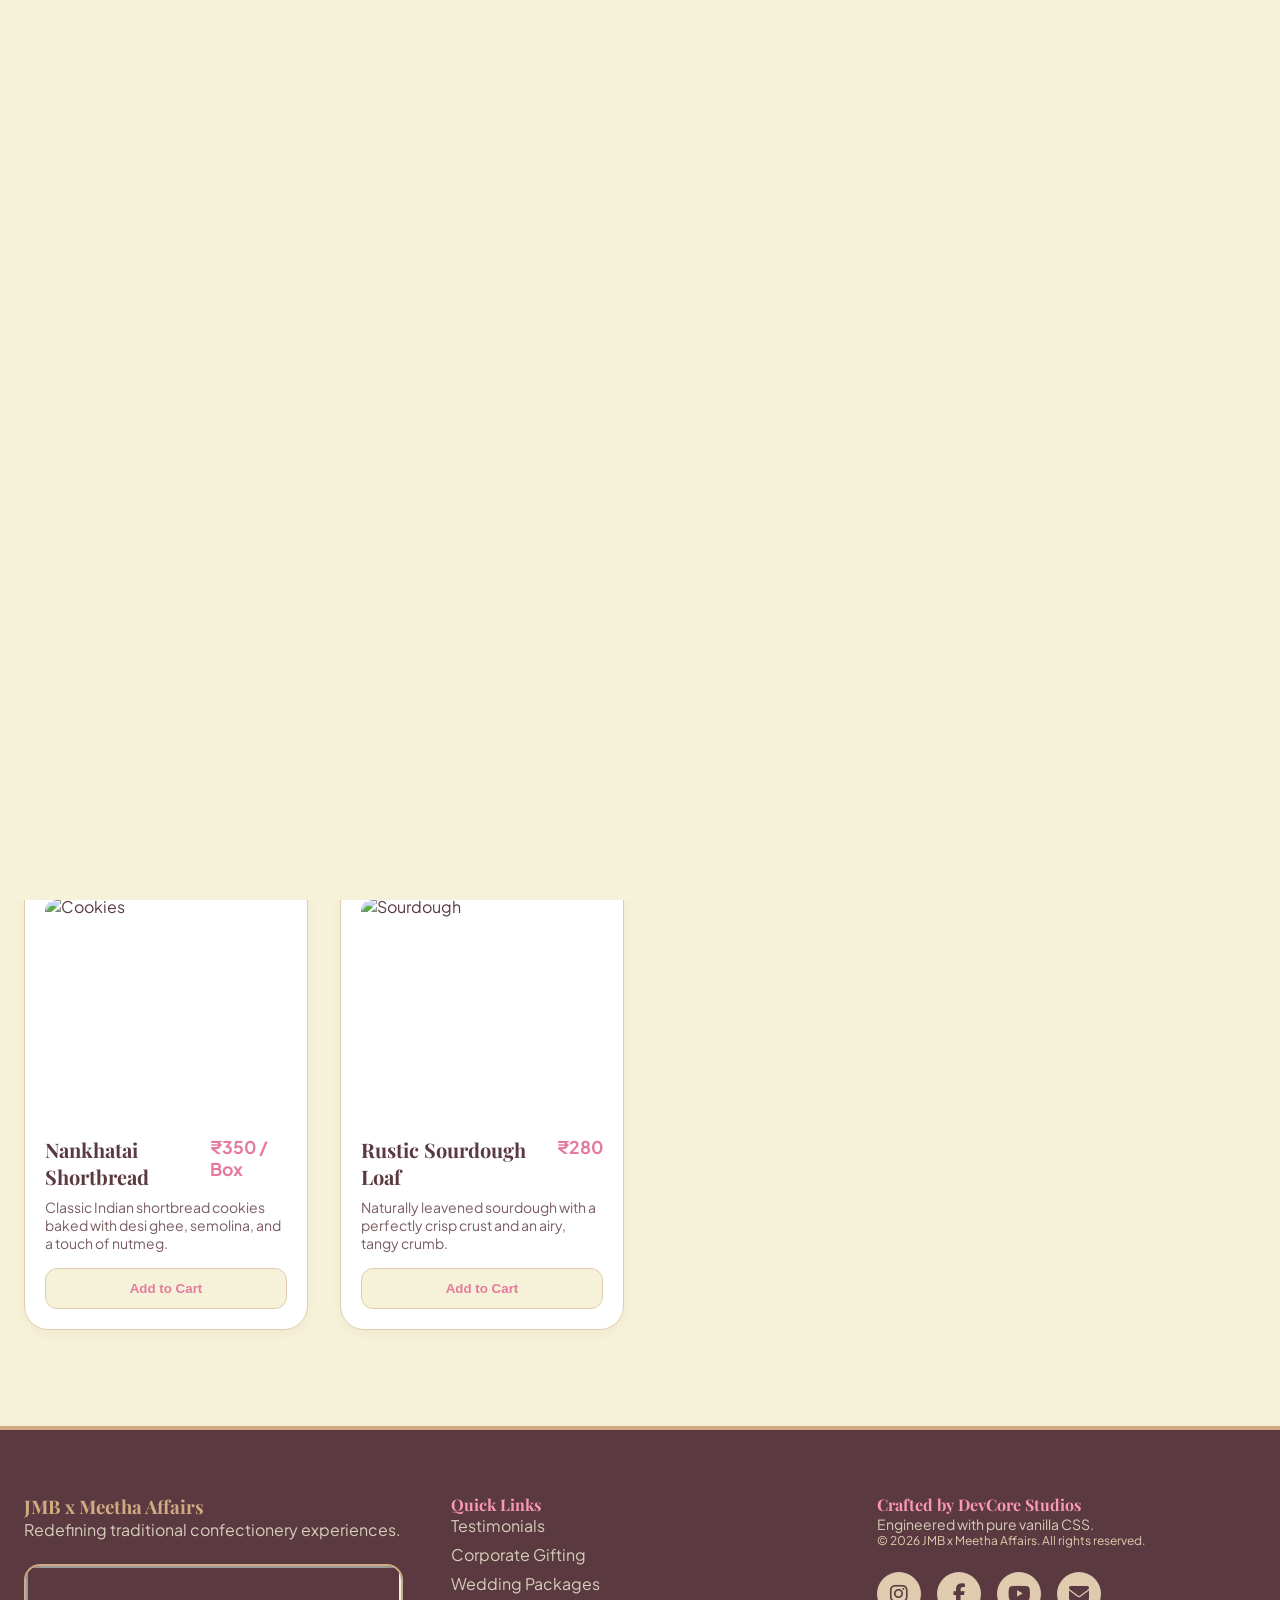
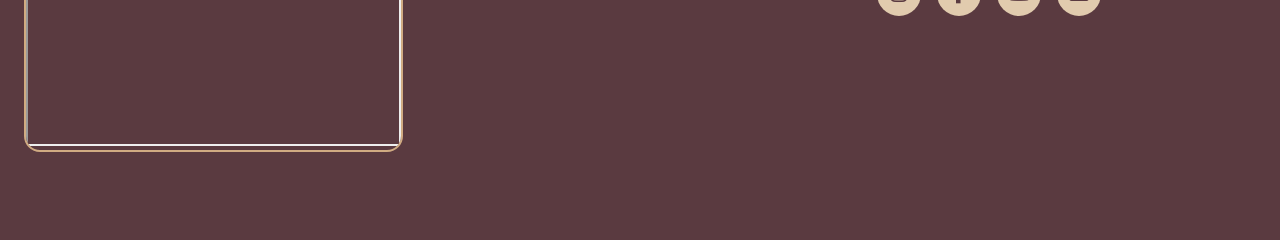
==== commit f7decdee: "Iframe address updatedto Race Course Road, Near Lantern Square, Indore, M.P" ====
--- a/bakery.html
+++ b/bakery.html
@@ -147,29 +147,6 @@
         </div>
     </main>
 
-    <!-- Side Drawer Popup -->
-    <div id="drawer-overlay" class="drawer-overlay"></div>
-    <div id="side-drawer" class="side-drawer">
-        <div class="drawer-header">
-            <h3 class="font-serif text-dark">Explore Menu</h3>
-            <button id="close-drawer-btn" class="close-drawer"><i class="fa-solid fa-xmark"></i></button>
-        </div>
-        <div class="drawer-search">
-            <i class="fa-solid fa-magnifying-glass"></i>
-            <input type="text" placeholder="Search bakes, cakes...">
-        </div>
-        <div class="drawer-content">
-            <h4 class="drawer-subtitle">Categories</h4>
-            <ul class="drawer-links">
-                <li><a href="index.html">Home</a></li>
-                <li><a href="menu.html">Signature Mithai</a></li>
-                <li><a href="bakery.html" style="color: var(--theme-dark-pink);">Artisanal Bakery</a></li>
-                <li><a href="index.html#occasions">Custom Wedding Boxes</a></li>
-                <li><a href="index.html#occasions">Corporate Gifting</a></li>
-            </ul>
-        </div>
-    </div>
-
     <!-- Footer -->
     <footer id="contact" class="footer">
         <div class="container footer-grid">
@@ -177,7 +154,7 @@
                 <h3 class="font-serif" style="color: var(--theme-gold);">JMB x Meetha Affairs</h3>
                 <p style="color: rgba(245, 242, 217, 0.8);">Redefining traditional confectionery experiences.</p>
                 <div class="footer-map-container">
-                    <iframe width="100%" height="180" src="https://maps.google.com/maps?q=JMB%20Sweets%20Meetha%20Affairs,%20Race%20Course%20Road,%20Lantern%20Square,%20Indore&t=&z=15&ie=UTF8&iwloc=&output=embed" frameborder="0" scrolling="no" marginheight="0" marginwidth="0"></iframe>
+                    <iframe width="100%" height="180" src="https://www.google.com/maps/embed?pb=!1m18!1m12!1m3!1d1521.843837401629!2d75.8755636192473!3d22.72599607351933!2m3!1f0!2f0!3f0!3m2!1i1024!2i768!4f13.1!3m3!1m2!1s0x3962fd000c181b0d%3A0x77726d0bc1b26cf9!2sJMB%20Sweets!5e0!3m2!1sen!2sus!4v1788070928123!5m2!1sen!2sus" ></iframe>
                 </div>
             </div>
             <div>
@@ -202,21 +179,73 @@
         </div>
     </footer>
 
-    <!-- Mobile Bottom Navigation -->
+   <!-- Dark Overlay for Side Drawer -->
+    <div id="drawer-overlay" class="drawer-overlay"></div>
+    
+    <!-- Side Menu Popup Drawer -->
+    <div id="side-drawer" class="side-drawer">
+        <div class="drawer-header">
+            <h3 class="font-serif text-dark">Explore Menu</h3>
+            <button id="close-drawer-btn" class="close-drawer"><i class="fa-solid fa-xmark"></i></button>
+        </div>
+        
+        <!-- Search Bar -->
+        <div class="drawer-search">
+            <i class="fa-solid fa-magnifying-glass"></i>
+            <input type="text" placeholder="Search sweets, hampers...">
+        </div>
+        
+        <!-- Expanded Menu Categories -->
+        <div class="drawer-content">
+            <h4 class="drawer-subtitle">Categories</h4>
+            <ul class="drawer-links">
+                <li><a href="menu.html">Mithai Menu</a></li>
+                <li><a href="bakery.html">Bakery Menu</a></li>
+                <li><a href="#">Premium Dry Fruits</a></li>
+                <li><a href="#">Namkeen & Savories</a></li>
+                <li><a href="#">Custom Wedding Boxes</a></li>
+                <li><a href="#">Corporate Gifting</a></li>
+            </ul>
+        </div>
+    </div>
+
+
+    
+   <!-- Mobile Bottom Navigation (Netflix Style) -->
     <nav class="bottom-nav">
-        <a href="index.html" class="bottom-nav-item">
-            <i class="fa-solid fa-house"></i><span>Home</span>
-        </a>
-        <a href="bakery.html" class="bottom-nav-item active">
-            <i class="fa-solid fa-bread-slice"></i><span>Bakery</span>
-        </a>
-        <a href="menu.html" class="bottom-nav-item">
-            <i class="fa-solid fa-book-open"></i><span>Mithai</span>
-        </a>
+        <a href="#" class="bottom-nav-item active">
+            <i class="fa-solid fa-house"></i>
+            <span>Home</span>
+        </a>
+        <a href="#best-sellers" class="bottom-nav-item">
+            <i class="fa-solid fa-star"></i>
+            <span>Best</span>
+        </a>
+        <a href="#occasions" class="bottom-nav-item">
+            <i class="fa-solid fa-gift"></i>
+            <span>Gifting</span>
+        </a>
+        <a href="#reviews-section" class="bottom-nav-item">
+            <i class="fa-regular fa-comment-dots"></i>
+            <span>Reviews</span>
+        </a>
+        <!-- NEW Menu Button -->
         <button id="open-menu-btn" class="bottom-nav-item">
-            <i class="fa-solid fa-bars"></i><span>More</span>
+            <i class="fa-solid fa-bars"></i>
+            <span>Menu</span>
         </button>
     </nav>
+
+
+     <!-- 🌟 COMING SOON POPUP 🌟 -->
+    <div id="popupOverlay" class="overlay">
+        <div class="popup-box">
+            <h2>Hey There,</h2>
+            <p>This feature will be available <span>shortly!</span></p>
+            <button id="closeBtn">Close</button>
+        </div>
+    </div>
+
 
     <!-- Scripts -->
     <script src="bakery.js"></script>
--- a/bakery.css
+++ b/bakery.css
@@ -68,7 +68,7 @@
             .intro-collab-wrapper { gap: 1rem; }
         }
 
-        
+
         /* --- NAVBAR --- */
         .navbar {
             position: fixed; top: 0; left: 0; width: 100%; z-index: 50;
@@ -155,4 +155,85 @@
         .drawer-subtitle { font-size: 0.75rem; text-transform: uppercase; letter-spacing: 0.1em; color: var(--theme-gold); margin-bottom: 1rem; }
         .drawer-links { list-style: none; display: flex; flex-direction: column; gap: 1.25rem; }
         .drawer-links a { color: var(--text-dark); font-size: 1.125rem; font-weight: 600; transition: color 0.3s; text-decoration: none; }
-        .drawer-links a:hover { color: var(--theme-dark-pink); }+        .drawer-links a:hover { color: var(--theme-dark-pink); }
+
+         /* cart popup */
+        /* --- COMING SOON POPUP --- */
+        .overlay {
+            position: fixed;
+            inset: 0;
+            background: rgba(10, 10, 10, 0.4);
+            backdrop-filter: blur(6px);
+            -webkit-backdrop-filter: blur(6px);
+            z-index: 10000; /* Ensure it stays above the side drawer and nav */
+            display: flex;
+            align-items: center;
+            justify-content: center;
+            opacity: 0;
+            visibility: hidden;
+            transition: all 0.3s ease;
+        }
+
+        /* Class added by JS to show the popup */
+        .overlay.active {
+            opacity: 1;
+            visibility: visible;
+        }
+
+        .popup-box {
+            background: var(--bg-main);
+            padding: 2.5rem 2.5rem;
+            border-radius: 1.5rem;
+            border: 2px solid var(--theme-gold);
+            text-align: center;
+            width: 90%;
+            max-width: 350px;
+            box-shadow: 0 20px 40px rgba(208, 171, 130, 0.3);
+            /* Starts slightly lower and smaller for the animation */
+            transform: translateY(20px) scale(0.9);
+            transition: all 0.4s cubic-bezier(0.4, 0, 0.2, 1);
+        }
+
+        .overlay.active .popup-box {
+            transform: translateY(0) scale(1);
+        }
+
+        .popup-box h2 {
+            font-family: 'Playfair Display', serif;
+            color: var(--theme-dark-pink);
+            font-size: 2rem;
+            margin-bottom: 0.5rem;
+        }
+
+        .popup-box p {
+            color: var(--text-dark);
+            font-size: 1rem;
+            margin-bottom: 2rem;
+            line-height: 1.5;
+        }
+
+        .popup-box span {
+            color: var(--theme-gold);
+            font-weight: 700;
+            font-style: italic;
+        }
+
+        .popup-box button {
+            background: var(--theme-dark-pink);
+            color: #fff;
+            font-family: inherit;
+            font-weight: 600;
+            padding: 0.75rem 2.5rem;
+            border-radius: 9999px;
+            border: none;
+            cursor: pointer;
+            transition: all 0.3s;
+            box-shadow: 0 4px 15px rgba(229, 123, 156, 0.3);
+            font-size: 1rem;
+        }
+
+        .popup-box button:hover {
+            background: var(--theme-pink);
+            transform: translateY(-2px);
+            box-shadow: 0 6px 20px rgba(252, 150, 183, 0.5);
+        }
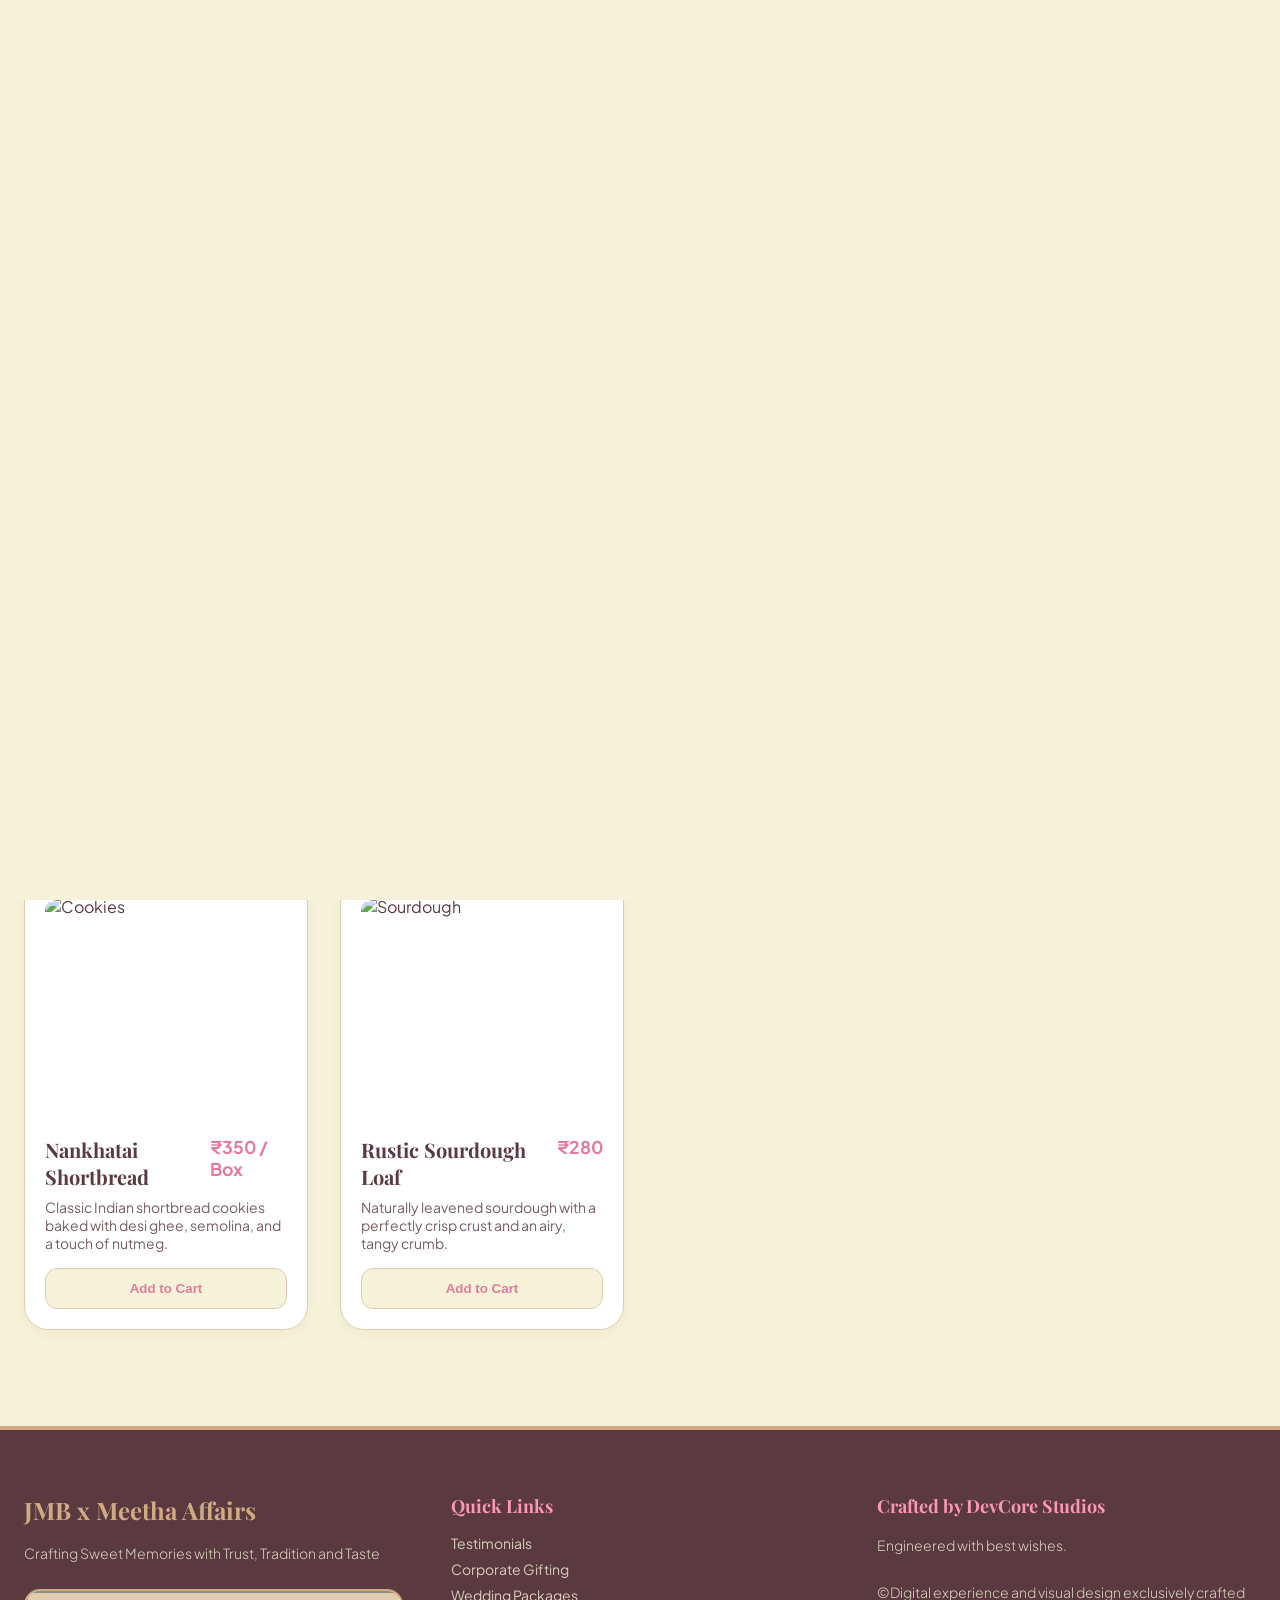
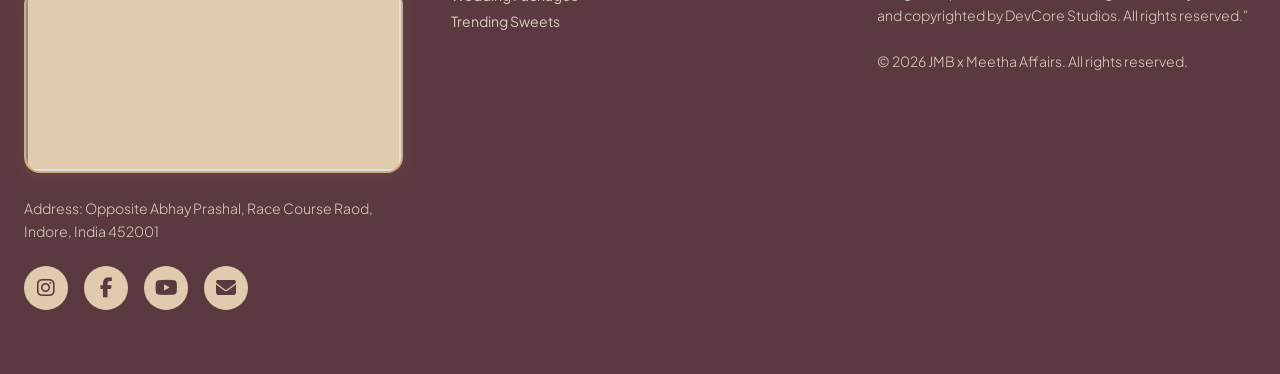
==== commit 93b28f71: "new footer update in evry page and a new legacy section added minimal primium" ====
--- a/bakery.html
+++ b/bakery.html
@@ -150,35 +150,52 @@
     <!-- Footer -->
     <footer id="contact" class="footer">
         <div class="container footer-grid">
+            
+            <!-- Left Side: Brand, Map, Socials -->
             <div>
-                <h3 class="font-serif" style="color: var(--theme-gold);">JMB x Meetha Affairs</h3>
-                <p style="color: rgba(245, 242, 217, 0.8);">Redefining traditional confectionery experiences.</p>
+                <h3 class="font-serif">JMB x Meetha Affairs</h3>
+                <p>Crafting Sweet Memories with Trust, Tradition and Taste</p>
+                
+                <!-- Google Maps Embed (Lantern Square, Race Course Road, Indore) -->
                 <div class="footer-map-container">
                     <iframe width="100%" height="180" src="https://www.google.com/maps/embed?pb=!1m18!1m12!1m3!1d1521.843837401629!2d75.8755636192473!3d22.72599607351933!2m3!1f0!2f0!3f0!3m2!1i1024!2i768!4f13.1!3m3!1m2!1s0x3962fd000c181b0d%3A0x77726d0bc1b26cf9!2sJMB%20Sweets!5e0!3m2!1sen!2sus!4v1788070928123!5m2!1sen!2sus" ></iframe>
                 </div>
-            </div>
+                <dev class="address">
+                    <p>Address: Opposite Abhay Prashal, Race Course Raod, Indore, India 452001</p>
+                </dev>
+                
+                <!-- Social Media & Contact Links -->
+                <div class="social-links">
+                    <a href="https://www.instagram.com/meethaaffairbyjmb?utm_source=ig_web_button_share_sheet&igsi=ZDNlZDc0MzIxNw==" aria-label="Instagram"><i class="fa-brands fa-instagram"></i></a>
+                    <a href="#" aria-label="Facebook"><i class="fa-brands fa-facebook-f"></i></a>
+                    <a href="#" aria-label="YouTube"><i class="fa-brands fa-youtube"></i></a>
+                    <a href="mailto:contact@jmbmeetha.com" aria-label="Email"><i class="fa-solid fa-envelope"></i></a>
+                </div>
+            </div>
+
+            <!-- Middle Side: Quick Links -->
             <div>
-                <h4 class="font-serif" style="color: var(--theme-pink);">Quick Links</h4>
-                <ul style="list-style: none; display: flex; flex-direction: column; gap: 0.5rem; color: rgba(245, 242, 217, 0.8);">
-                    <li><a href="index.html#reviews-section">Testimonials</a></li>
-                    <li><a href="index.html#occasions">Corporate Gifting</a></li>
-                    <li><a href="index.html#occasions">Wedding Packages</a></li>
+                <h4 class="font-serif">Quick Links</h4>
+                <ul>
+                    <li><a href="#reviews-section">Testimonials</a></li>
+                    <li><a href="#occasions">Corporate Gifting</a></li>
+                    <li><a href="#occasions">Wedding Packages</a></li>
+                    <li><a href="#popular-products">Trending Sweets</a></li>
                 </ul>
             </div>
+
+            <!-- Right Side: Credits -->
             <div>
-                <h4 class="font-serif" style="color: var(--theme-pink);">Crafted by DevCore Studios</h4>
-                <p style="color: rgba(245, 242, 217, 0.8); font-size: 0.875rem;">Engineered with pure vanilla CSS.</p>
-                <p style="color: var(--theme-beige); font-size: 0.75rem;">© 2026 JMB x Meetha Affairs. All rights reserved.</p>
-                <div class="social-links">
-                    <a href="#"><i class="fa-brands fa-instagram"></i></a>
-                    <a href="#"><i class="fa-brands fa-facebook-f"></i></a>
-                    <a href="#"><i class="fa-brands fa-youtube"></i></a>
-                    <a href="mailto:contact@jmbmeetha.com"><i class="fa-solid fa-envelope"></i></a>
-                </div>
+                <h4 class="font-serif">Crafted by DevCore Studios</h4>
+                <p>Engineered with best wishes.</p>
+                <p>&copy;Digital experience and visual design exclusively crafted and copyrighted by DevCore Studios. All rights reserved."</p>
+                <p></p>
+                <p class="copyright">© 2026 JMB x Meetha Affairs. All rights reserved.</p>
             </div>
         </div>
     </footer>
 
+    
    <!-- Dark Overlay for Side Drawer -->
     <div id="drawer-overlay" class="drawer-overlay"></div>
     
--- a/bakery.css
+++ b/bakery.css
@@ -120,14 +120,56 @@
 
         .card.hidden { display: none; }
 
-        /* --- FOOTER & BOTTOM NAV --- */
-        .footer { background: var(--text-dark); color: var(--theme-cream); padding: 4rem 0; border-top: 4px solid var(--theme-gold); position: relative; z-index: 10; }
+        /* Footer */
+        .footer { background: var(--text-dark); color: var(--theme-cream); padding: 4rem 0; position: relative; z-index: 10; border-top: 4px solid var(--theme-gold); }
         .footer-grid { display: grid; grid-template-columns: 1fr; gap: 3rem; }
         @media (min-width: 768px) { .footer-grid { grid-template-columns: repeat(3, 1fr); } }
-        .footer-map-container { margin: 1.5rem 0; border-radius: 1rem; overflow: hidden; border: 2px solid var(--theme-gold); }
-        .social-links { display: flex; gap: 1rem; flex-wrap: wrap; margin-top: 1.5rem; }
-        .social-links a { display: flex; align-items: center; justify-content: center; width: 2.75rem; height: 2.75rem; border-radius: 50%; background: var(--theme-beige); color: var(--text-dark); font-size: 1.25rem; transition: all 0.3s; }
-        .social-links a:hover { background: var(--theme-dark-pink); color: #fff; transform: translateY(-4px); }
+        .footer h3 { font-size: 1.5rem; font-weight: 700; color: var(--theme-gold); margin-bottom: 1rem; }
+        .footer h4 { font-size: 1.125rem; font-weight: 700; color: var(--theme-pink); margin-bottom: 1rem; }
+        .footer p { color: rgba(245, 242, 217, 0.8); font-weight: 300; font-size: 0.875rem; line-height: 1.625; margin-bottom: 1.5rem; }
+        .footer ul { list-style: none; display: flex; flex-direction: column; gap: 0.5rem; font-size: 0.875rem; color: rgba(245, 242, 217, 0.8); }
+        .footer ul a:hover { color: var(--theme-gold); transition: color 0.3s; }
+        .copyright { font-size: 0.75rem; color: var(--theme-beige); }
+        /* --- FOOTER MAP & SOCIAL LINKS --- */
+        .footer-map-container {
+            margin-top: 1.5rem;
+            margin-bottom: 1.5rem;
+            border-radius: 1rem;
+            overflow: hidden;
+            border: 2px solid var(--theme-gold);
+            box-shadow: 0 4px 15px rgba(208, 171, 130, 0.1);
+            background: var(--theme-beige); /* Fallback color before iframe loads */
+        }
+        
+        .footer-map-container iframe {
+            display: block; /* Removes baseline gap below iframe */
+            filter: contrast(1.1) brightness(0.9); /* Subtle tweak to make the map match the theme */
+        }
+
+        .social-links { 
+            display: flex; 
+            gap: 1rem; 
+            flex-wrap: wrap; 
+        }
+        
+        .social-links a {
+            display: flex; align-items: center; justify-content: center;
+            width: 2.75rem; height: 2.75rem;
+            border-radius: 50%;
+            background: var(--theme-beige);
+            color: var(--text-dark);
+            font-size: 1.25rem;
+            transition: all 0.3s cubic-bezier(0.4, 0, 0.2, 1);
+        }
+        
+        .social-links a:hover {
+            background: var(--theme-dark-pink);
+            color: #fff;
+            transform: translateY(-4px);
+            box-shadow: 0 6px 15px rgba(229, 123, 156, 0.4);
+            border-color: transparent;
+        }
+
         
         .bottom-nav { display: none; }
         @media (max-width: 767px) {
